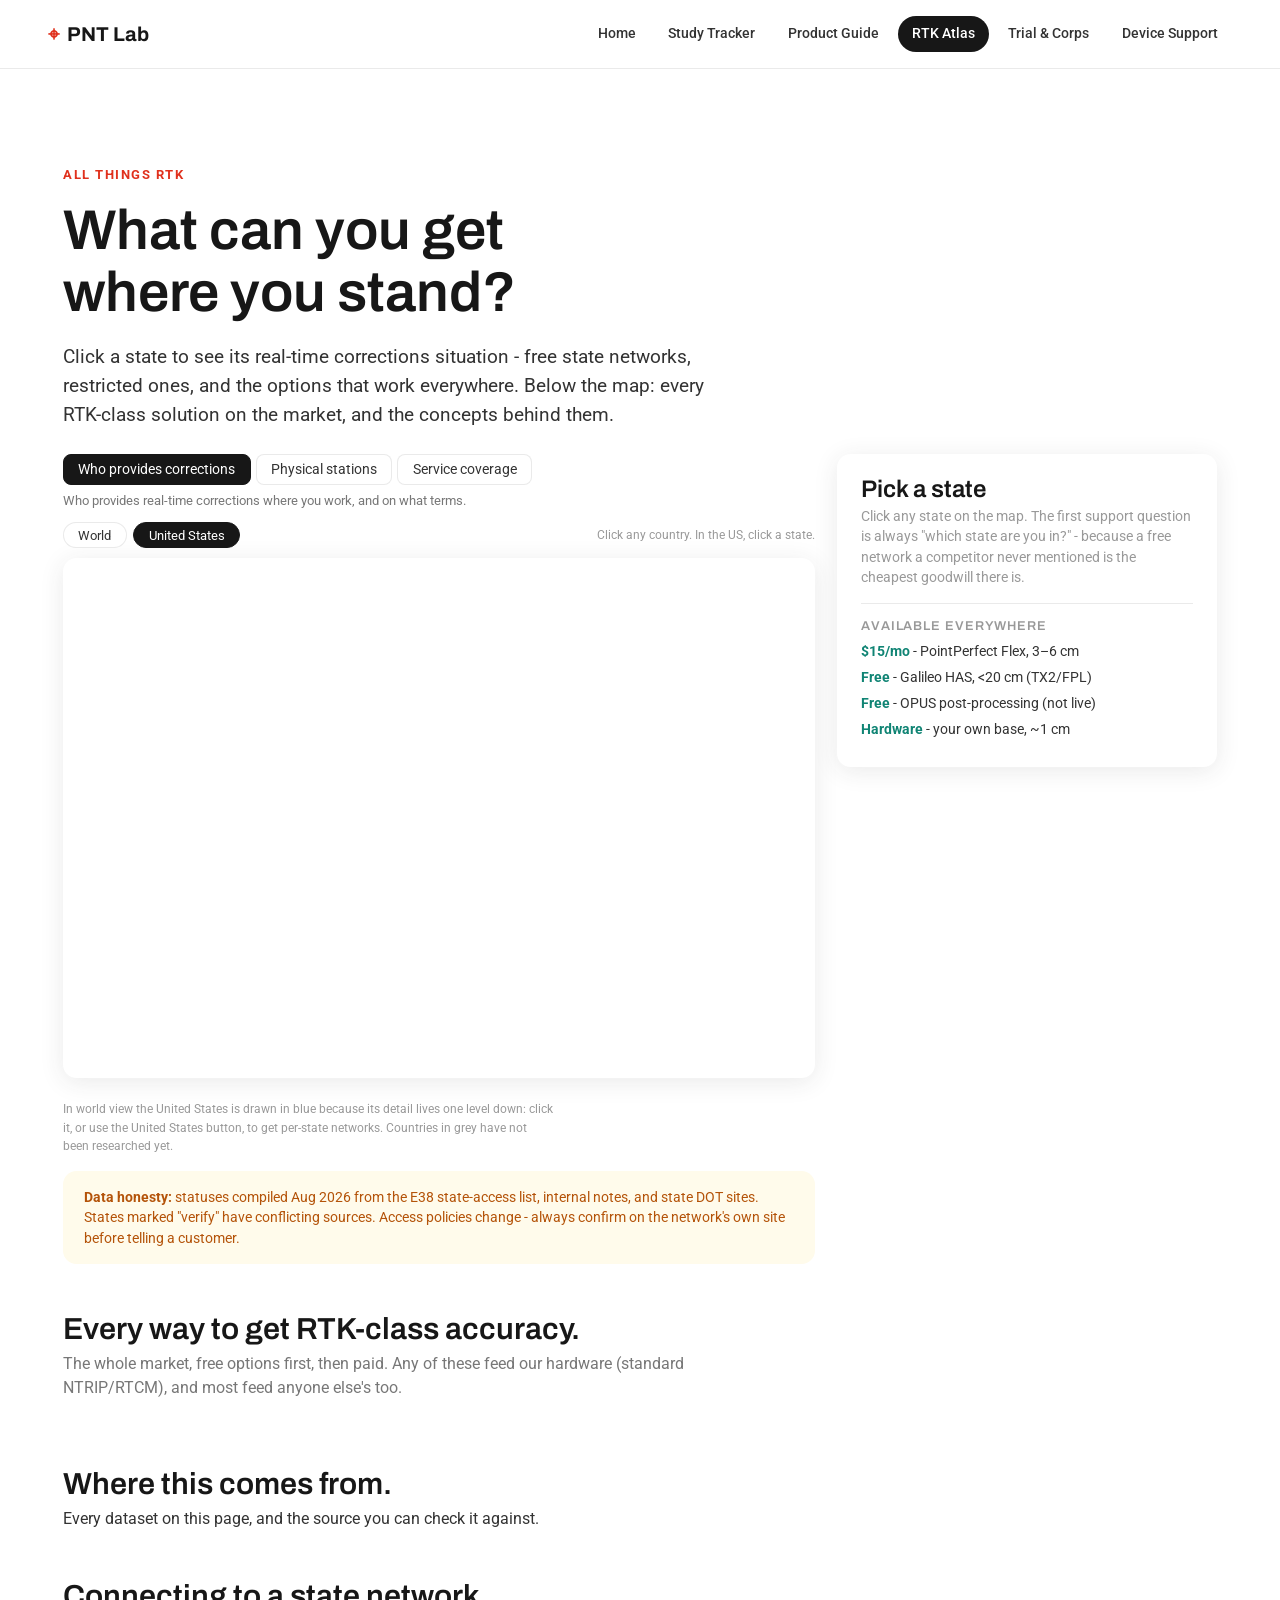
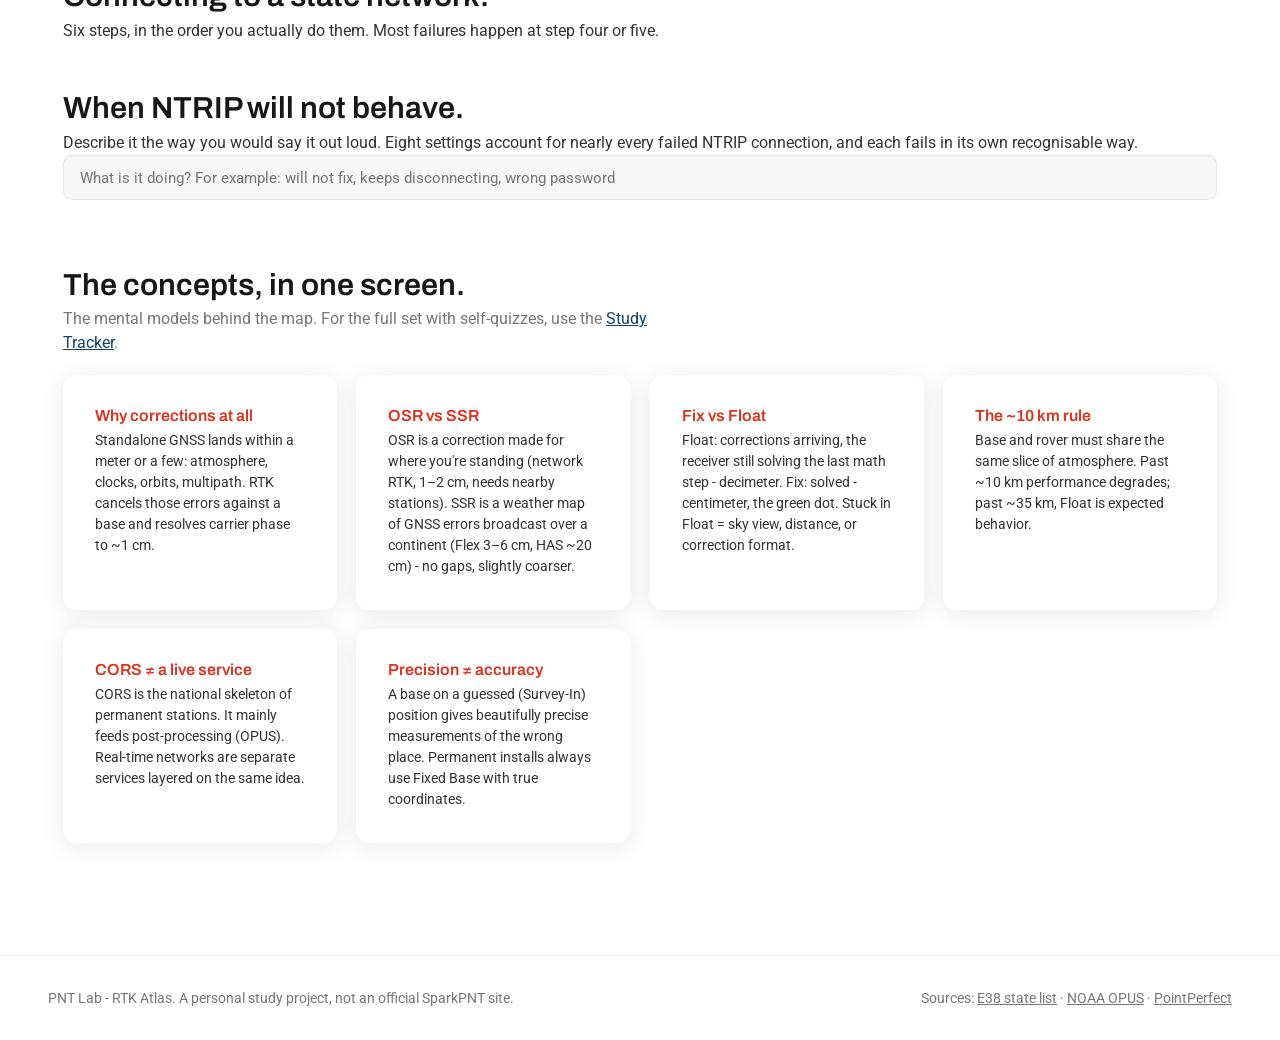
==== atlas/index.html @ 83675d95 "PNT Lab public site with the device support tool" ====
<!DOCTYPE html>
<html lang="en">
<head>
<meta charset="utf-8">
<meta name="viewport" content="width=device-width, initial-scale=1">
<title>RTK Atlas - PNT Lab</title>
<link rel="stylesheet" href="../assets/style.css?v=1786981062">
<link rel="stylesheet" href="../assets/vendor/leaflet.css?v=1788198246">
<style>
  main { max-width: 1250px; margin: 0 auto; padding: 0 var(--page-pad) 3rem; }

  .atlas-layout { display: grid; grid-template-columns: 1fr 380px; gap: 1.4rem; align-items: start; }
  @media (max-width: 900px) { .atlas-layout { grid-template-columns: 1fr; } }

  #map { height: 520px; border-radius: var(--card-radius); box-shadow: var(--shadow); z-index: 1; }
  .leaflet-container { font-family: var(--font-body); background: #f4f6f8; }

  .legend { display: flex; gap: 1.1rem; flex-wrap: wrap; margin: .9rem 0 0; font-size: .82rem; }
  .legend .key { display: flex; align-items: center; gap: .4rem; }
  .legend .swatch { width: 14px; height: 14px; border-radius: 4px; display: inline-block; }

  /* State panel */
  .state-panel { position: sticky; top: 5rem; }
  .state-panel .card { padding: 1.4rem 1.5rem; }
  .state-panel h2 { font-size: 1.5rem; margin-bottom: .2rem; }
  .status-pill { display: inline-block; font-size: .72rem; font-weight: 700; letter-spacing: .06em; text-transform: uppercase; padding: .3rem .8rem; border-radius: 999px; color: #fff; margin: .4rem 0 .8rem; }
  .state-panel .net { font-size: .95rem; margin-bottom: .6rem; }
  .state-panel .net strong { color: var(--heading); }
  .state-panel .notes { font-size: .87rem; background: var(--info-bg); border-radius: .6rem; padding: .7rem .9rem; margin-bottom: .8rem; }
  .state-panel .hint { font-size: .85rem; color: #999; }
  .universal-mini { border-top: 1px solid var(--border); margin-top: 1rem; padding-top: .9rem; }
  .universal-mini h3 { font-size: .8rem; text-transform: uppercase; letter-spacing: .07em; color: #999; margin-bottom: .5rem; }
  .universal-mini ul { list-style: none; font-size: .85rem; }
  .universal-mini li { margin-bottom: .35rem; }
  .universal-mini .cost { color: var(--teal); font-weight: 700; }

  /* Solutions catalog */
  section.block { margin: 3rem 0 0; }
  section.block > h2 { font-size: clamp(1.4rem, 2.5vw, 1.9rem); margin-bottom: .4rem; }
  section.block > .sub { color: #777; margin-bottom: 1.2rem; max-width: 70ch; }
  .sol-grid { display: grid; grid-template-columns: repeat(auto-fill, minmax(300px, 1fr)); gap: 1.2rem; }
  .sol-card h3 { font-size: 1.1rem; }
  .sol-card .meta { display: flex; gap: .5rem; flex-wrap: wrap; margin: .45rem 0 .55rem; }
  .sol-card .chip { font-size: .72rem; font-weight: 700; padding: .2rem .65rem; border-radius: 999px; background: rgba(51,51,51,.06); color: var(--heading); }
  .sol-card .chip.cost { background: var(--success-bg); color: var(--success-text); }
  .sol-card .chip.acc { background: var(--highlight); color: var(--heading); }
  .sol-card p { font-size: .88rem; }

  /* Concepts strip */
  .concept-strip { display: grid; grid-template-columns: repeat(auto-fill, minmax(260px, 1fr)); gap: 1.2rem; }
  .concept-strip .card h4 { color: var(--accent); margin-bottom: .35rem; }
  .concept-strip .card p { font-size: .88rem; }

  .disclaimer { background: var(--info-bg); border-radius: var(--card-radius); padding: 1rem 1.3rem; font-size: .85rem; color: var(--info-text); margin-top: 1rem; }

  /* ---------- State panel additions ---------- */
  .statelinks { display: flex; gap: .5rem; flex-wrap: wrap; margin: .7rem 0 .2rem; }
  .statelinks a { font-size: .82rem; text-decoration: none; border: 1px solid var(--border); border-radius: 999px;
    padding: .3rem .85rem; color: var(--price-blue); transition: all .2s; }
  .statelinks a:hover { border-color: var(--price-blue); background: #F4F8FB; }
  .statelinks a.primary { background: var(--heading); border-color: var(--heading); color: #fff; }
  .statelinks a.primary:hover { background: var(--accent); border-color: var(--accent); }
  .verified { font-size: .74rem; color: #999; margin-top: .8rem; padding-top: .6rem; border-top: 1px solid var(--border); }
  .universal-mini .jump { display: inline-block; margin-top: .6rem; font-size: .8rem; color: var(--price-blue); }

  /* ---------- Grouped options ---------- */
  .sol-group { margin-bottom: 2.2rem; }
  .group-title { font-size: 1.05rem; margin-bottom: .2rem; }
  .group-blurb { font-size: .88rem; color: #666; margin-bottom: 1rem; max-width: 68ch; }
  .sol-link { display: inline-block; margin-top: .7rem; font-size: .8rem; color: var(--price-blue); }

  /* ---------- Connect steps ---------- */
  .steps { list-style: none; counter-reset: st; max-width: 74ch; }
  .steps li { position: relative; padding: .8rem 0 .8rem 2.4rem; border-top: 1px solid var(--border); counter-increment: st; }
  .steps li:first-child { border-top: none; }
  .steps li::before { content: counter(st); position: absolute; left: 0; top: .95rem; width: 1.6rem; height: 1.6rem;
    border-radius: 50%; background: var(--heading); color: #fff; font-size: .78rem; font-weight: 700;
    display: flex; align-items: center; justify-content: center; }
  .steps li b { display: block; font-weight: 500; color: var(--heading); font-size: .97rem; margin-bottom: .2rem; }
  .steps li span { display: block; font-size: .89rem; color: #666; line-height: 1.55; }

  /* ---------- Troubleshooting ---------- */
  .trouble-row { display: grid; grid-template-columns: 1fr 1.15fr 1.5fr; gap: 1.2rem; padding: .95rem 0;
    border-top: 1px solid var(--border); align-items: start; }
  .trouble-row:first-child { border-top: none; }
  .t-sym { font-weight: 500; color: var(--heading); font-size: .93rem; }
  .t-looks, .t-fix { font-size: .87rem; color: #555; line-height: 1.5; }
  .t-looks span, .t-fix span { display: block; font-size: .68rem; text-transform: uppercase; letter-spacing: .07em;
    color: #aaa; font-weight: 700; margin-bottom: .2rem; }
  .t-looks { color: #8a6d3b; }
  @media (max-width: 780px) { .trouble-row { grid-template-columns: 1fr; gap: .5rem; } }

  .mapbar { display: flex; gap: .4rem; align-items: center; margin-bottom: .6rem; flex-wrap: wrap; }
  .viewbtn { border: 1px solid var(--border); background: #fff; border-radius: 999px; padding: .3rem .9rem;
    font-family: var(--font-body); font-size: .82rem; cursor: pointer; color: var(--text); }
  .viewbtn:hover { border-color: var(--heading); }
  .viewbtn.on { background: var(--heading); border-color: var(--heading); color: #fff; }
  .mapbar-hint { font-size: .76rem; color: #999; margin-left: auto; }

  .troubleq { width: 100%; font-family: var(--font-body); font-size: .95rem; padding: .8rem 1rem; margin-bottom: 1.2rem;
    border: 1px solid var(--border); border-radius: .6rem; background: rgba(23,23,23,.03); color: var(--text); }
  .troubleq:focus { outline: none; border-color: var(--heading); background: #fff; }
  .linkish { background: none; border: none; font-family: var(--font-body); font-size: inherit;
    color: var(--price-blue); cursor: pointer; padding: 0; text-decoration: underline; }

  .flow { border-radius: .8rem; padding: 1rem 1.1rem; margin: 1rem 0 .3rem; }
  .flow-go { background: var(--success-bg); }
  .flow-choose { background: #F5F7F9; }
  .flow h3 { font-size: .95rem; margin-bottom: .5rem; }
  .flow-why { font-size: .86rem; color: #555; margin-bottom: .7rem; }
  .flow ol { margin: 0 0 .3rem 1.1rem; }
  .flow li { font-size: .87rem; line-height: 1.5; margin-bottom: .4rem; }
  .flow .jump { display: inline-block; margin-top: .4rem; font-size: .8rem; color: var(--price-blue); }
  .optable { width: 100%; border-collapse: collapse; font-size: .82rem; margin-bottom: .3rem; }
  .optable th { text-align: left; font-size: .68rem; text-transform: uppercase; letter-spacing: .05em;
    color: #999; font-weight: 700; padding: .3rem .4rem; border-bottom: 1px solid var(--border); }
  .optable td { padding: .35rem .4rem; border-bottom: 1px solid var(--border); vertical-align: top; }
  .optable tr:last-child td { border-bottom: none; }
  .maplegend-note { font-size: .76rem; color: #999; margin-top: .5rem; max-width: 70ch; }
  .corstoggle { font-size: .8rem; color: var(--text); display: inline-flex; align-items: center; gap: .35rem; cursor: pointer; }
  .corstoggle input { accent-color: var(--price-blue); }
  .cors-dot { fill: #0F4269; fill-opacity: .75; stroke: #fff; stroke-width: .5; }
  .cors-count { font-size: .82rem; color: #555; background: #F4F8FB; border-radius: .5rem; padding: .5rem .7rem; margin-top: .7rem; }
  .cors-count b { color: var(--price-blue); }
  .base-dot { fill: #108474; fill-opacity: .8; stroke: #fff; stroke-width: .6; }
  .modebar { display: flex; gap: .3rem; margin-bottom: .4rem; flex-wrap: wrap; }
  .modebtn { border: 1px solid var(--border); background: #fff; border-radius: .5rem; padding: .4rem .9rem;
    font-family: var(--font-body); font-size: .85rem; cursor: pointer; color: var(--text); }
  .modebtn:hover { border-color: var(--heading); }
  .modebtn.on { background: var(--heading); border-color: var(--heading); color: #fff; }
  .modehint { font-size: .82rem; color: #777; margin-bottom: .7rem; }
  .servicepick { font-family: var(--font-body); font-size: .8rem; padding: .25rem .5rem;
    border: 1px solid var(--border); border-radius: .4rem; background: #fff; }
  .servicenote { font-size: .78rem; color: #888; margin-top: .5rem; max-width: 74ch; }
  .stationsblurb { font-size: .82rem; color: #666; line-height: 1.6; margin-top: .6rem; max-width: 82ch;
    background: #F7F9FA; border-radius: .6rem; padding: .8rem 1rem; }
  .stationsblurb b { color: var(--heading); }
  .source-row { display: grid; grid-template-columns: 210px 1fr; gap: 1.2rem; padding: .9rem 0;
    border-top: 1px solid var(--border); }
  .source-row:first-child { border-top: none; }
  .s-what { font-weight: 500; color: var(--heading); font-size: .92rem; }
  .s-detail { font-size: .87rem; color: #555; line-height: 1.55; }
  .s-links { display: flex; flex-wrap: wrap; gap: .5rem; margin-top: .5rem; }
  .s-links a { font-size: .78rem; border: 1px solid var(--border); border-radius: 999px;
    padding: .2rem .7rem; text-decoration: none; color: var(--price-blue); }
  .s-links a:hover { border-color: var(--price-blue); background: #F4F8FB; }
  @media (max-width: 700px) { .source-row { grid-template-columns: 1fr; gap: .3rem; } }
  /* Chrome rings a clicked SVG path with a rounded rectangle around its bounding box,
     which reads as a black box around the state. Keyboard users still get the ring. */
  .leaflet-container path:focus:not(:focus-visible),
  .leaflet-container:focus:not(:focus-visible) { outline: none; }
  .leaflet-container path:focus { outline-offset: 2px; }
  .leaflet-tooltip .tt-warn { color: #B45309; font-weight: 600; font-size: .92em; }
  .leaflet-tooltip .tt-ok { color: #108474; font-weight: 600; font-size: .92em; }
  .leaflet-tooltip .tt-note { color: #666; font-size: .9em; display: inline-block; max-width: 24em;
    white-space: normal; line-height: 1.4; margin-top: .25rem; }
  .casterbox { border: 1px solid var(--border); border-radius: .7rem; padding: .8rem 1rem; margin: .9rem 0 .3rem; }
  .caster-h { font-size: .78rem; font-weight: 700; letter-spacing: .06em; text-transform: uppercase; color: #666; margin-bottom: .5rem; }
  .castertab { width: 100%; border-collapse: collapse; font-size: .85rem; }
  .castertab td { padding: .25rem 0; vertical-align: top; }
  .castertab td:first-child { color: #666; width: 42%; }
  .castertab code { background: rgba(23,23,23,.05); border-radius: .3rem; padding: .1rem .4rem; font-size: .95em; }
  .caster-p { font-size: .85rem; color: #555; line-height: 1.55; margin: 0 0 .5rem; }
  .verified.unchecked { color: #B45309; background: #FDF6EC; border-radius: .5rem;
    padding: .5rem .7rem; line-height: 1.5; }
</style>
<!-- PNT Lab public build 2026-10-22. Client tracker and outreach research are not part of this site. -->
</head>
<body>

<header class="site-header">
  <a class="brand" href="../index.html"><span class="spark">⌖</span> PNT Lab</a>
  <nav class="site-nav">
    <a href="../index.html">Home</a>
    <a href="../study/index.html">Study Tracker</a>
    <a href="../products/index.html">Product Guide</a>
    <a href="index.html" class="active">RTK Atlas</a>
    <a href="../program/index.html">Trial &amp; Corps</a>
    <a href="../support/index.html">Device Support</a>
  </nav>
</header>

<main>
  <section class="hero" style="padding-left:0;padding-right:0;padding-bottom:1.5rem;">
    <div class="kicker">All things RTK</div>
    <h1>What can you get where you stand?</h1>
    <p>Click a state to see its real-time corrections situation - free state networks, restricted ones, and the options that work everywhere. Below the map: every RTK-class solution on the market, and the concepts behind them.</p>
  </section>

  <div class="atlas-layout">
    <div>
      <div class="modebar">
        <button class="modebtn on" data-mode="networks">Who provides corrections</button>
        <button class="modebtn" data-mode="stations">Physical stations</button>
        <button class="modebtn" data-mode="coverage">Service coverage</button>
      </div>
      <p class="modehint" id="modehint">Who provides real-time corrections where you work, and on what terms.</p>
      <div class="mapbar">
        <button class="viewbtn" data-view="world">World</button>
        <button class="viewbtn on" data-view="usa">United States</button>
        <button class="viewbtn" id="backbtn" style="display:none">Back out</button>
        <span id="stationctl" style="display:none">
          <label class="corstoggle"><input type="checkbox" id="showrtn" checked> State network stations</label>
          <label class="corstoggle"><input type="checkbox" id="showbases" checked> Community bases</label>
        </span>
        <span id="servicectl" style="display:none">
          <select id="servicepick" class="servicepick"></select>
        </span>
        <span class="mapbar-hint" id="maphint">Click any country. In the US, click a state.</span>
      </div>
      <div id="map"></div>
      <div class="legend" id="legend"></div>
      <p class="servicenote" id="servicenote"></p>
      <p class="stationsblurb" id="stationsblurb" style="display:none">
        <b>Community bases</b> are somebody's own base station, a farmer's or a surveyor's or a hobbyist's, shared
        publicly through the RTK2go caster. You can point a rover at one and get a live fix, which is why they are
        here. Free, no guarantee: nobody is on the hook if one disappears tomorrow, and coverage is wherever people
        happen to have put one.
        <br><br>
        <b>State network stations</b> are the antennas operated by the agency that runs each state's network, for
        the states where we could identify that agency. NGS publishes their positions as part of the CORS metadata,
        so these are the network's real physical footprint rather than an estimate. Two honest caveats: a station
        being registered with NGS does not prove it is in the network's live solution on any given day, and with a
        VRS mountpoint you never connect to one specific station anyway, the correction is computed for where you
        are standing. What this layer is genuinely good for is seeing how dense the coverage is around the place
        your customer actually works, and how far the nearest antenna is.
        <br><br>
        We tried to read station positions from the casters themselves first. Of 16 probed, 5 answered without
        credentials and every one reported 0,0, which is correct behaviour for a VRS mountpoint rather than a fault.
        That is why this comes from the NGS metadata instead.
        <br><br>
        <b>CORS stations used to be on this map and have been taken off.</b> They are permanent government reference
        stations that feed OPUS post-processing, and you cannot connect to one for a live fix, so on a map about
        real-time corrections they implied something they do not offer. They belong with post-processing.
      </p>
      <p class="maplegend-note">In world view the United States is drawn in blue because its detail lives one level down: click it, or use the United States button, to get per-state networks. Countries in grey have not been researched yet.</p>
      <div class="disclaimer"><strong>Data honesty:</strong> statuses compiled Aug 2026 from the E38 state-access list, internal notes, and state DOT sites. States marked "verify" have conflicting sources. Access policies change - always confirm on the network's own site before telling a customer.</div>
    </div>

    <aside class="state-panel">
      <div class="card" id="panel">
        <h2>Pick a state</h2>
        <p class="hint">Click any state on the map. The first support question is always "which state are you in?" - because a free network a competitor never mentioned is the cheapest goodwill there is.</p>
        <div class="universal-mini">
          <h3>Available everywhere</h3>
          <ul>
            <li><span class="cost">$15/mo</span> - PointPerfect Flex, 3–6 cm</li>
            <li><span class="cost">Free</span> - Galileo HAS, &lt;20 cm (TX2/FPL)</li>
            <li><span class="cost">Free</span> - OPUS post-processing (not live)</li>
            <li><span class="cost">Hardware</span> - your own base, ~1 cm</li>
          </ul>
        </div>
      </div>
    </aside>
  </div>

  <section class="block">
    <h2>Every way to get RTK-class accuracy.</h2>
    <div class="sub">The whole market, free options first, then paid. Any of these feed our hardware (standard NTRIP/RTCM), and most feed anyone else's too.</div>
    <div id="solutions-block"><div class="sol-grid" id="solutions"></div></div>
  </section>


  <section class="block">
    <h2>Where this comes from.</h2>
    <p class="lead">Every dataset on this page, and the source you can check it against.</p>
    <div id="sources"></div>
  </section>

  <section class="block" id="connect">
    <h2>Connecting to a state network.</h2>
    <p class="lead">Six steps, in the order you actually do them. Most failures happen at step four or five.</p>
    <ol class="steps" id="connect-steps"></ol>
  </section>

  <section class="block">
    <h2>When NTRIP will not behave.</h2>
    <p class="lead">Describe it the way you would say it out loud. Eight settings account for nearly every
    failed NTRIP connection, and each fails in its own recognisable way.</p>
    <input type="search" id="trouble-q" class="troubleq" autocomplete="off"
           placeholder="What is it doing? For example: will not fix, keeps disconnecting, wrong password">
    <div id="trouble"></div>
  </section>

  <section class="block">
    <h2>The concepts, in one screen.</h2>
    <div class="sub">The mental models behind the map. For the full set with self-quizzes, use the <a href="../study/index.html">Study Tracker</a>.</div>
    <div class="concept-strip">
      <div class="card"><h4>Why corrections at all</h4><p>Standalone GNSS lands within a meter or a few: atmosphere, clocks, orbits, multipath. RTK cancels those errors against a base and resolves carrier phase to ~1 cm.</p></div>
      <div class="card"><h4>OSR vs SSR</h4><p>OSR is a correction made for where you're standing (network RTK, 1–2 cm, needs nearby stations). SSR is a weather map of GNSS errors broadcast over a continent (Flex 3–6 cm, HAS ~20 cm) - no gaps, slightly coarser.</p></div>
      <div class="card"><h4>Fix vs Float</h4><p>Float: corrections arriving, the receiver still solving the last math step - decimeter. Fix: solved - centimeter, the green dot. Stuck in Float = sky view, distance, or correction format.</p></div>
      <div class="card"><h4>The ~10 km rule</h4><p>Base and rover must share the same slice of atmosphere. Past ~10 km performance degrades; past ~35 km, Float is expected behavior.</p></div>
      <div class="card"><h4>CORS ≠ a live service</h4><p>CORS is the national skeleton of permanent stations. It mainly feeds post-processing (OPUS). Real-time networks are separate services layered on the same idea.</p></div>
      <div class="card"><h4>Precision ≠ accuracy</h4><p>A base on a guessed (Survey-In) position gives beautifully precise measurements of the wrong place. Permanent installs always use Fixed Base with true coordinates.</p></div>
    </div>
  </section>
</main>

<footer class="site-footer">
  <span>PNT Lab - RTK Atlas. A personal study project, not an official SparkPNT site.</span>
  <span>Sources: <a href="https://e38surveysolutions.com/pages/ntrip-rtk-network-access-by-state" target="_blank" rel="noopener">E38 state list</a> · <a href="https://geodesy.noaa.gov/OPUS/" target="_blank" rel="noopener">NOAA OPUS</a> · <a href="https://www.u-blox.com/en/product/pointperfect" target="_blank" rel="noopener">PointPerfect</a></span>
</footer>

<script src="../assets/vendor/leaflet.js?v=1788198246"></script>
<script src="../assets/world.js?v=1788210532"></script>
<script src="us-states.js?v=1786651203"></script>
<script src="cors.js?v=1788211672"></script>
<script src="bases.js?v=1788213283"></script>
<script src="admin1/index.js?v=1788213173"></script>
<script src="data.js?v=1788453404"></script>
<script src="app.js?v=1788452975"></script>
</body>
</html>
---- assets/style.css ----
/* SparkPNT-derived design system - see ../design-system.md */
@import url('https://fonts.googleapis.com/css2?family=Archivo:wght@500;600;700&family=Roboto:wght@400;500;700&display=swap');

:root {
  --accent: #E0311D;
  --accent-dark: #b52717;
  --text: #333333;
  --heading: #171717;
  --bg: #ffffff;
  --highlight: #FFDDBF;
  --price-blue: #0F4269;
  --teal: #108474;
  --success-text: #4D7C0F;
  --success-bg: #F7FEE7;
  --error-text: #BE123C;
  --error-bg: #FFF1F2;
  --info-text: #B45309;
  --info-bg: #FFFBEB;
  --border: rgba(51,51,51,.1);
  --card-radius: clamp(0.625rem, 1.053vw, 1.25rem);
  --shadow: 0 4px 24px rgba(51,51,51,.10);
  --anim: .5s cubic-bezier(.3, 1, .3, 1);
  --font-heading: 'Archivo', sans-serif;
  --font-body: 'Roboto', sans-serif;
  --page-pad: clamp(1.25rem, 4vw, 3rem);
}

* { margin: 0; padding: 0; box-sizing: border-box; }

body {
  font-family: var(--font-body);
  color: var(--text);
  background: var(--bg);
  line-height: 1.5;
}

h1, h2, h3, h4 { font-family: var(--font-heading); font-weight: 600; color: var(--heading); line-height: 1.1; }

a { color: var(--price-blue); }

.container { max-width: 1200px; margin: 0 auto; padding: 0 var(--page-pad); }

/* Header */
.site-header {
  display: flex; align-items: center; justify-content: space-between;
  padding: 1rem var(--page-pad);
  border-bottom: 1px solid var(--border);
  position: sticky; top: 0; background: rgba(255,255,255,.95); backdrop-filter: blur(8px); z-index: 50;
}
.brand { font-family: var(--font-heading); font-weight: 700; font-size: 1.25rem; color: var(--heading); text-decoration: none; display: flex; align-items: center; gap: .5rem; }
.brand .spark { color: var(--accent); }
.site-nav { display: flex; gap: .25rem; flex-wrap: wrap; }
.site-nav a {
  font-weight: 500; font-size: .9rem; text-decoration: none; color: var(--text);
  padding: .45rem .9rem; border-radius: 999px; transition: background var(--anim);
}
.site-nav a:hover { background: var(--highlight); color: var(--heading); }
.site-nav a.active { background: var(--heading); color: #fff; }

/* Hero */
.hero { padding: clamp(3rem, 8vw, 6rem) var(--page-pad); }
.hero .kicker { font-size: .8rem; letter-spacing: .12em; text-transform: uppercase; font-weight: 700; color: var(--accent); margin-bottom: 1rem; }
.hero h1 { font-size: clamp(2rem, 5vw, 3.5rem); max-width: 18ch; margin-bottom: 1.25rem; }
.hero p { font-size: clamp(1rem, 1.5vw, 1.2rem); max-width: 60ch; }

/* Buttons */
.btn {
  display: inline-block; font-family: var(--font-body); font-weight: 500; font-size: 1rem;
  padding: .8rem 1.75rem; border-radius: 999px; cursor: pointer; text-decoration: none;
  border: 2px solid transparent; transition: all .3s cubic-bezier(.7,0,.3,1);
}
.btn-primary { background: var(--accent); color: #fff; }
.btn-primary:hover { background: var(--accent-dark); }
.btn-outline { background: transparent; color: var(--heading); border-color: var(--heading); }
.btn-outline:hover { background: var(--heading); color: #fff; }
.btn-sm { padding: .45rem 1.1rem; font-size: .85rem; }

/* Cards */
.card {
  background: #fff; border-radius: var(--card-radius); box-shadow: var(--shadow);
  padding: clamp(1.25rem, 2.5vw, 2rem); transition: transform var(--anim), box-shadow var(--anim);
}
.card:hover { transform: translateY(-3px); box-shadow: 0 10px 32px rgba(51,51,51,.14); }

.tag { display: inline-block; font-size: .7rem; font-weight: 700; letter-spacing: .08em; text-transform: uppercase; padding: .25rem .7rem; border-radius: 999px; }
.tag-live { background: var(--success-bg); color: var(--success-text); }
.tag-soon { background: var(--info-bg); color: var(--info-text); }
.tag-accent { background: var(--highlight); color: var(--heading); }

/* Footer */
.site-footer { border-top: 1px solid var(--border); padding: 2rem var(--page-pad); margin-top: 4rem; font-size: .85rem; color: #777; display: flex; justify-content: space-between; flex-wrap: wrap; gap: 1rem; }
.site-footer a { color: #777; }

@media (max-width: 640px) {
  .site-header { flex-direction: column; gap: .75rem; }
}
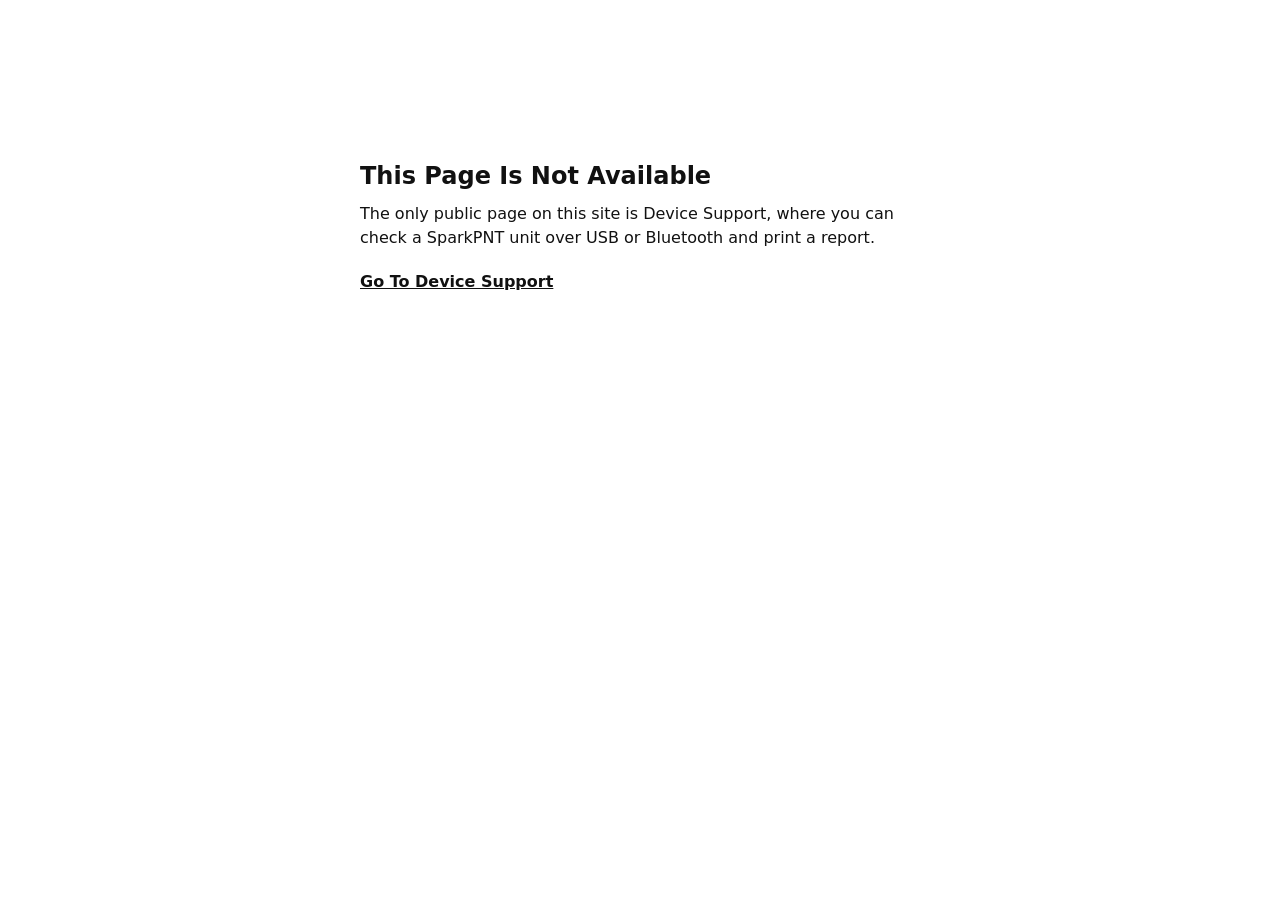
==== commit a3e098f6: "Publish only the device support page" ====
--- a/atlas/index.html
+++ b/atlas/index.html
@@ -1,313 +1,23 @@
-<!DOCTYPE html>
+<!doctype html>
 <html lang="en">
 <head>
 <meta charset="utf-8">
 <meta name="viewport" content="width=device-width, initial-scale=1">
-<title>RTK Atlas - PNT Lab</title>
-<link rel="stylesheet" href="../assets/style.css?v=1786981062">
-<link rel="stylesheet" href="../assets/vendor/leaflet.css?v=1788198246">
+<meta name="robots" content="noindex">
+<title>SparkPNT Device Support</title>
 <style>
-  main { max-width: 1250px; margin: 0 auto; padding: 0 var(--page-pad) 3rem; }
-
-  .atlas-layout { display: grid; grid-template-columns: 1fr 380px; gap: 1.4rem; align-items: start; }
-  @media (max-width: 900px) { .atlas-layout { grid-template-columns: 1fr; } }
-
-  #map { height: 520px; border-radius: var(--card-radius); box-shadow: var(--shadow); z-index: 1; }
-  .leaflet-container { font-family: var(--font-body); background: #f4f6f8; }
-
-  .legend { display: flex; gap: 1.1rem; flex-wrap: wrap; margin: .9rem 0 0; font-size: .82rem; }
-  .legend .key { display: flex; align-items: center; gap: .4rem; }
-  .legend .swatch { width: 14px; height: 14px; border-radius: 4px; display: inline-block; }
-
-  /* State panel */
-  .state-panel { position: sticky; top: 5rem; }
-  .state-panel .card { padding: 1.4rem 1.5rem; }
-  .state-panel h2 { font-size: 1.5rem; margin-bottom: .2rem; }
-  .status-pill { display: inline-block; font-size: .72rem; font-weight: 700; letter-spacing: .06em; text-transform: uppercase; padding: .3rem .8rem; border-radius: 999px; color: #fff; margin: .4rem 0 .8rem; }
-  .state-panel .net { font-size: .95rem; margin-bottom: .6rem; }
-  .state-panel .net strong { color: var(--heading); }
-  .state-panel .notes { font-size: .87rem; background: var(--info-bg); border-radius: .6rem; padding: .7rem .9rem; margin-bottom: .8rem; }
-  .state-panel .hint { font-size: .85rem; color: #999; }
-  .universal-mini { border-top: 1px solid var(--border); margin-top: 1rem; padding-top: .9rem; }
-  .universal-mini h3 { font-size: .8rem; text-transform: uppercase; letter-spacing: .07em; color: #999; margin-bottom: .5rem; }
-  .universal-mini ul { list-style: none; font-size: .85rem; }
-  .universal-mini li { margin-bottom: .35rem; }
-  .universal-mini .cost { color: var(--teal); font-weight: 700; }
-
-  /* Solutions catalog */
-  section.block { margin: 3rem 0 0; }
-  section.block > h2 { font-size: clamp(1.4rem, 2.5vw, 1.9rem); margin-bottom: .4rem; }
-  section.block > .sub { color: #777; margin-bottom: 1.2rem; max-width: 70ch; }
-  .sol-grid { display: grid; grid-template-columns: repeat(auto-fill, minmax(300px, 1fr)); gap: 1.2rem; }
-  .sol-card h3 { font-size: 1.1rem; }
-  .sol-card .meta { display: flex; gap: .5rem; flex-wrap: wrap; margin: .45rem 0 .55rem; }
-  .sol-card .chip { font-size: .72rem; font-weight: 700; padding: .2rem .65rem; border-radius: 999px; background: rgba(51,51,51,.06); color: var(--heading); }
-  .sol-card .chip.cost { background: var(--success-bg); color: var(--success-text); }
-  .sol-card .chip.acc { background: var(--highlight); color: var(--heading); }
-  .sol-card p { font-size: .88rem; }
-
-  /* Concepts strip */
-  .concept-strip { display: grid; grid-template-columns: repeat(auto-fill, minmax(260px, 1fr)); gap: 1.2rem; }
-  .concept-strip .card h4 { color: var(--accent); margin-bottom: .35rem; }
-  .concept-strip .card p { font-size: .88rem; }
-
-  .disclaimer { background: var(--info-bg); border-radius: var(--card-radius); padding: 1rem 1.3rem; font-size: .85rem; color: var(--info-text); margin-top: 1rem; }
-
-  /* ---------- State panel additions ---------- */
-  .statelinks { display: flex; gap: .5rem; flex-wrap: wrap; margin: .7rem 0 .2rem; }
-  .statelinks a { font-size: .82rem; text-decoration: none; border: 1px solid var(--border); border-radius: 999px;
-    padding: .3rem .85rem; color: var(--price-blue); transition: all .2s; }
-  .statelinks a:hover { border-color: var(--price-blue); background: #F4F8FB; }
-  .statelinks a.primary { background: var(--heading); border-color: var(--heading); color: #fff; }
-  .statelinks a.primary:hover { background: var(--accent); border-color: var(--accent); }
-  .verified { font-size: .74rem; color: #999; margin-top: .8rem; padding-top: .6rem; border-top: 1px solid var(--border); }
-  .universal-mini .jump { display: inline-block; margin-top: .6rem; font-size: .8rem; color: var(--price-blue); }
-
-  /* ---------- Grouped options ---------- */
-  .sol-group { margin-bottom: 2.2rem; }
-  .group-title { font-size: 1.05rem; margin-bottom: .2rem; }
-  .group-blurb { font-size: .88rem; color: #666; margin-bottom: 1rem; max-width: 68ch; }
-  .sol-link { display: inline-block; margin-top: .7rem; font-size: .8rem; color: var(--price-blue); }
-
-  /* ---------- Connect steps ---------- */
-  .steps { list-style: none; counter-reset: st; max-width: 74ch; }
-  .steps li { position: relative; padding: .8rem 0 .8rem 2.4rem; border-top: 1px solid var(--border); counter-increment: st; }
-  .steps li:first-child { border-top: none; }
-  .steps li::before { content: counter(st); position: absolute; left: 0; top: .95rem; width: 1.6rem; height: 1.6rem;
-    border-radius: 50%; background: var(--heading); color: #fff; font-size: .78rem; font-weight: 700;
-    display: flex; align-items: center; justify-content: center; }
-  .steps li b { display: block; font-weight: 500; color: var(--heading); font-size: .97rem; margin-bottom: .2rem; }
-  .steps li span { display: block; font-size: .89rem; color: #666; line-height: 1.55; }
-
-  /* ---------- Troubleshooting ---------- */
-  .trouble-row { display: grid; grid-template-columns: 1fr 1.15fr 1.5fr; gap: 1.2rem; padding: .95rem 0;
-    border-top: 1px solid var(--border); align-items: start; }
-  .trouble-row:first-child { border-top: none; }
-  .t-sym { font-weight: 500; color: var(--heading); font-size: .93rem; }
-  .t-looks, .t-fix { font-size: .87rem; color: #555; line-height: 1.5; }
-  .t-looks span, .t-fix span { display: block; font-size: .68rem; text-transform: uppercase; letter-spacing: .07em;
-    color: #aaa; font-weight: 700; margin-bottom: .2rem; }
-  .t-looks { color: #8a6d3b; }
-  @media (max-width: 780px) { .trouble-row { grid-template-columns: 1fr; gap: .5rem; } }
-
-  .mapbar { display: flex; gap: .4rem; align-items: center; margin-bottom: .6rem; flex-wrap: wrap; }
-  .viewbtn { border: 1px solid var(--border); background: #fff; border-radius: 999px; padding: .3rem .9rem;
-    font-family: var(--font-body); font-size: .82rem; cursor: pointer; color: var(--text); }
-  .viewbtn:hover { border-color: var(--heading); }
-  .viewbtn.on { background: var(--heading); border-color: var(--heading); color: #fff; }
-  .mapbar-hint { font-size: .76rem; color: #999; margin-left: auto; }
-
-  .troubleq { width: 100%; font-family: var(--font-body); font-size: .95rem; padding: .8rem 1rem; margin-bottom: 1.2rem;
-    border: 1px solid var(--border); border-radius: .6rem; background: rgba(23,23,23,.03); color: var(--text); }
-  .troubleq:focus { outline: none; border-color: var(--heading); background: #fff; }
-  .linkish { background: none; border: none; font-family: var(--font-body); font-size: inherit;
-    color: var(--price-blue); cursor: pointer; padding: 0; text-decoration: underline; }
-
-  .flow { border-radius: .8rem; padding: 1rem 1.1rem; margin: 1rem 0 .3rem; }
-  .flow-go { background: var(--success-bg); }
-  .flow-choose { background: #F5F7F9; }
-  .flow h3 { font-size: .95rem; margin-bottom: .5rem; }
-  .flow-why { font-size: .86rem; color: #555; margin-bottom: .7rem; }
-  .flow ol { margin: 0 0 .3rem 1.1rem; }
-  .flow li { font-size: .87rem; line-height: 1.5; margin-bottom: .4rem; }
-  .flow .jump { display: inline-block; margin-top: .4rem; font-size: .8rem; color: var(--price-blue); }
-  .optable { width: 100%; border-collapse: collapse; font-size: .82rem; margin-bottom: .3rem; }
-  .optable th { text-align: left; font-size: .68rem; text-transform: uppercase; letter-spacing: .05em;
-    color: #999; font-weight: 700; padding: .3rem .4rem; border-bottom: 1px solid var(--border); }
-  .optable td { padding: .35rem .4rem; border-bottom: 1px solid var(--border); vertical-align: top; }
-  .optable tr:last-child td { border-bottom: none; }
-  .maplegend-note { font-size: .76rem; color: #999; margin-top: .5rem; max-width: 70ch; }
-  .corstoggle { font-size: .8rem; color: var(--text); display: inline-flex; align-items: center; gap: .35rem; cursor: pointer; }
-  .corstoggle input { accent-color: var(--price-blue); }
-  .cors-dot { fill: #0F4269; fill-opacity: .75; stroke: #fff; stroke-width: .5; }
-  .cors-count { font-size: .82rem; color: #555; background: #F4F8FB; border-radius: .5rem; padding: .5rem .7rem; margin-top: .7rem; }
-  .cors-count b { color: var(--price-blue); }
-  .base-dot { fill: #108474; fill-opacity: .8; stroke: #fff; stroke-width: .6; }
-  .modebar { display: flex; gap: .3rem; margin-bottom: .4rem; flex-wrap: wrap; }
-  .modebtn { border: 1px solid var(--border); background: #fff; border-radius: .5rem; padding: .4rem .9rem;
-    font-family: var(--font-body); font-size: .85rem; cursor: pointer; color: var(--text); }
-  .modebtn:hover { border-color: var(--heading); }
-  .modebtn.on { background: var(--heading); border-color: var(--heading); color: #fff; }
-  .modehint { font-size: .82rem; color: #777; margin-bottom: .7rem; }
-  .servicepick { font-family: var(--font-body); font-size: .8rem; padding: .25rem .5rem;
-    border: 1px solid var(--border); border-radius: .4rem; background: #fff; }
-  .servicenote { font-size: .78rem; color: #888; margin-top: .5rem; max-width: 74ch; }
-  .stationsblurb { font-size: .82rem; color: #666; line-height: 1.6; margin-top: .6rem; max-width: 82ch;
-    background: #F7F9FA; border-radius: .6rem; padding: .8rem 1rem; }
-  .stationsblurb b { color: var(--heading); }
-  .source-row { display: grid; grid-template-columns: 210px 1fr; gap: 1.2rem; padding: .9rem 0;
-    border-top: 1px solid var(--border); }
-  .source-row:first-child { border-top: none; }
-  .s-what { font-weight: 500; color: var(--heading); font-size: .92rem; }
-  .s-detail { font-size: .87rem; color: #555; line-height: 1.55; }
-  .s-links { display: flex; flex-wrap: wrap; gap: .5rem; margin-top: .5rem; }
-  .s-links a { font-size: .78rem; border: 1px solid var(--border); border-radius: 999px;
-    padding: .2rem .7rem; text-decoration: none; color: var(--price-blue); }
-  .s-links a:hover { border-color: var(--price-blue); background: #F4F8FB; }
-  @media (max-width: 700px) { .source-row { grid-template-columns: 1fr; gap: .3rem; } }
-  /* Chrome rings a clicked SVG path with a rounded rectangle around its bounding box,
-     which reads as a black box around the state. Keyboard users still get the ring. */
-  .leaflet-container path:focus:not(:focus-visible),
-  .leaflet-container:focus:not(:focus-visible) { outline: none; }
-  .leaflet-container path:focus { outline-offset: 2px; }
-  .leaflet-tooltip .tt-warn { color: #B45309; font-weight: 600; font-size: .92em; }
-  .leaflet-tooltip .tt-ok { color: #108474; font-weight: 600; font-size: .92em; }
-  .leaflet-tooltip .tt-note { color: #666; font-size: .9em; display: inline-block; max-width: 24em;
-    white-space: normal; line-height: 1.4; margin-top: .25rem; }
-  .casterbox { border: 1px solid var(--border); border-radius: .7rem; padding: .8rem 1rem; margin: .9rem 0 .3rem; }
-  .caster-h { font-size: .78rem; font-weight: 700; letter-spacing: .06em; text-transform: uppercase; color: #666; margin-bottom: .5rem; }
-  .castertab { width: 100%; border-collapse: collapse; font-size: .85rem; }
-  .castertab td { padding: .25rem 0; vertical-align: top; }
-  .castertab td:first-child { color: #666; width: 42%; }
-  .castertab code { background: rgba(23,23,23,.05); border-radius: .3rem; padding: .1rem .4rem; font-size: .95em; }
-  .caster-p { font-size: .85rem; color: #555; line-height: 1.55; margin: 0 0 .5rem; }
-  .verified.unchecked { color: #B45309; background: #FDF6EC; border-radius: .5rem;
-    padding: .5rem .7rem; line-height: 1.5; }
+  body { margin: 0; font-family: Inter, system-ui, -apple-system, "Segoe UI", sans-serif; background: #fff; color: #111; }
+  main { max-width: 560px; margin: 18vh auto 0; padding: 0 16px; }
+  h1 { font-size: 24px; margin: 0 0 12px; }
+  p { font-size: 16px; line-height: 1.5; margin: 0 0 20px; }
+  a { color: #111; font-weight: 600; }
 </style>
-<!-- PNT Lab public build 2026-10-22. Client tracker and outreach research are not part of this site. -->
 </head>
 <body>
-
-<header class="site-header">
-  <a class="brand" href="../index.html"><span class="spark">⌖</span> PNT Lab</a>
-  <nav class="site-nav">
-    <a href="../index.html">Home</a>
-    <a href="../study/index.html">Study Tracker</a>
-    <a href="../products/index.html">Product Guide</a>
-    <a href="index.html" class="active">RTK Atlas</a>
-    <a href="../program/index.html">Trial &amp; Corps</a>
-    <a href="../support/index.html">Device Support</a>
-  </nav>
-</header>
-
 <main>
-  <section class="hero" style="padding-left:0;padding-right:0;padding-bottom:1.5rem;">
-    <div class="kicker">All things RTK</div>
-    <h1>What can you get where you stand?</h1>
-    <p>Click a state to see its real-time corrections situation - free state networks, restricted ones, and the options that work everywhere. Below the map: every RTK-class solution on the market, and the concepts behind them.</p>
-  </section>
-
-  <div class="atlas-layout">
-    <div>
-      <div class="modebar">
-        <button class="modebtn on" data-mode="networks">Who provides corrections</button>
-        <button class="modebtn" data-mode="stations">Physical stations</button>
-        <button class="modebtn" data-mode="coverage">Service coverage</button>
-      </div>
-      <p class="modehint" id="modehint">Who provides real-time corrections where you work, and on what terms.</p>
-      <div class="mapbar">
-        <button class="viewbtn" data-view="world">World</button>
-        <button class="viewbtn on" data-view="usa">United States</button>
-        <button class="viewbtn" id="backbtn" style="display:none">Back out</button>
-        <span id="stationctl" style="display:none">
-          <label class="corstoggle"><input type="checkbox" id="showrtn" checked> State network stations</label>
-          <label class="corstoggle"><input type="checkbox" id="showbases" checked> Community bases</label>
-        </span>
-        <span id="servicectl" style="display:none">
-          <select id="servicepick" class="servicepick"></select>
-        </span>
-        <span class="mapbar-hint" id="maphint">Click any country. In the US, click a state.</span>
-      </div>
-      <div id="map"></div>
-      <div class="legend" id="legend"></div>
-      <p class="servicenote" id="servicenote"></p>
-      <p class="stationsblurb" id="stationsblurb" style="display:none">
-        <b>Community bases</b> are somebody's own base station, a farmer's or a surveyor's or a hobbyist's, shared
-        publicly through the RTK2go caster. You can point a rover at one and get a live fix, which is why they are
-        here. Free, no guarantee: nobody is on the hook if one disappears tomorrow, and coverage is wherever people
-        happen to have put one.
-        <br><br>
-        <b>State network stations</b> are the antennas operated by the agency that runs each state's network, for
-        the states where we could identify that agency. NGS publishes their positions as part of the CORS metadata,
-        so these are the network's real physical footprint rather than an estimate. Two honest caveats: a station
-        being registered with NGS does not prove it is in the network's live solution on any given day, and with a
-        VRS mountpoint you never connect to one specific station anyway, the correction is computed for where you
-        are standing. What this layer is genuinely good for is seeing how dense the coverage is around the place
-        your customer actually works, and how far the nearest antenna is.
-        <br><br>
-        We tried to read station positions from the casters themselves first. Of 16 probed, 5 answered without
-        credentials and every one reported 0,0, which is correct behaviour for a VRS mountpoint rather than a fault.
-        That is why this comes from the NGS metadata instead.
-        <br><br>
-        <b>CORS stations used to be on this map and have been taken off.</b> They are permanent government reference
-        stations that feed OPUS post-processing, and you cannot connect to one for a live fix, so on a map about
-        real-time corrections they implied something they do not offer. They belong with post-processing.
-      </p>
-      <p class="maplegend-note">In world view the United States is drawn in blue because its detail lives one level down: click it, or use the United States button, to get per-state networks. Countries in grey have not been researched yet.</p>
-      <div class="disclaimer"><strong>Data honesty:</strong> statuses compiled Aug 2026 from the E38 state-access list, internal notes, and state DOT sites. States marked "verify" have conflicting sources. Access policies change - always confirm on the network's own site before telling a customer.</div>
-    </div>
-
-    <aside class="state-panel">
-      <div class="card" id="panel">
-        <h2>Pick a state</h2>
-        <p class="hint">Click any state on the map. The first support question is always "which state are you in?" - because a free network a competitor never mentioned is the cheapest goodwill there is.</p>
-        <div class="universal-mini">
-          <h3>Available everywhere</h3>
-          <ul>
-            <li><span class="cost">$15/mo</span> - PointPerfect Flex, 3–6 cm</li>
-            <li><span class="cost">Free</span> - Galileo HAS, &lt;20 cm (TX2/FPL)</li>
-            <li><span class="cost">Free</span> - OPUS post-processing (not live)</li>
-            <li><span class="cost">Hardware</span> - your own base, ~1 cm</li>
-          </ul>
-        </div>
-      </div>
-    </aside>
-  </div>
-
-  <section class="block">
-    <h2>Every way to get RTK-class accuracy.</h2>
-    <div class="sub">The whole market, free options first, then paid. Any of these feed our hardware (standard NTRIP/RTCM), and most feed anyone else's too.</div>
-    <div id="solutions-block"><div class="sol-grid" id="solutions"></div></div>
-  </section>
-
-
-  <section class="block">
-    <h2>Where this comes from.</h2>
-    <p class="lead">Every dataset on this page, and the source you can check it against.</p>
-    <div id="sources"></div>
-  </section>
-
-  <section class="block" id="connect">
-    <h2>Connecting to a state network.</h2>
-    <p class="lead">Six steps, in the order you actually do them. Most failures happen at step four or five.</p>
-    <ol class="steps" id="connect-steps"></ol>
-  </section>
-
-  <section class="block">
-    <h2>When NTRIP will not behave.</h2>
-    <p class="lead">Describe it the way you would say it out loud. Eight settings account for nearly every
-    failed NTRIP connection, and each fails in its own recognisable way.</p>
-    <input type="search" id="trouble-q" class="troubleq" autocomplete="off"
-           placeholder="What is it doing? For example: will not fix, keeps disconnecting, wrong password">
-    <div id="trouble"></div>
-  </section>
-
-  <section class="block">
-    <h2>The concepts, in one screen.</h2>
-    <div class="sub">The mental models behind the map. For the full set with self-quizzes, use the <a href="../study/index.html">Study Tracker</a>.</div>
-    <div class="concept-strip">
-      <div class="card"><h4>Why corrections at all</h4><p>Standalone GNSS lands within a meter or a few: atmosphere, clocks, orbits, multipath. RTK cancels those errors against a base and resolves carrier phase to ~1 cm.</p></div>
-      <div class="card"><h4>OSR vs SSR</h4><p>OSR is a correction made for where you're standing (network RTK, 1–2 cm, needs nearby stations). SSR is a weather map of GNSS errors broadcast over a continent (Flex 3–6 cm, HAS ~20 cm) - no gaps, slightly coarser.</p></div>
-      <div class="card"><h4>Fix vs Float</h4><p>Float: corrections arriving, the receiver still solving the last math step - decimeter. Fix: solved - centimeter, the green dot. Stuck in Float = sky view, distance, or correction format.</p></div>
-      <div class="card"><h4>The ~10 km rule</h4><p>Base and rover must share the same slice of atmosphere. Past ~10 km performance degrades; past ~35 km, Float is expected behavior.</p></div>
-      <div class="card"><h4>CORS ≠ a live service</h4><p>CORS is the national skeleton of permanent stations. It mainly feeds post-processing (OPUS). Real-time networks are separate services layered on the same idea.</p></div>
-      <div class="card"><h4>Precision ≠ accuracy</h4><p>A base on a guessed (Survey-In) position gives beautifully precise measurements of the wrong place. Permanent installs always use Fixed Base with true coordinates.</p></div>
-    </div>
-  </section>
+  <h1>This Page Is Not Available</h1>
+  <p>The only public page on this site is Device Support, where you can check a SparkPNT unit over USB or Bluetooth and print a report.</p>
+  <p><a href="/support/">Go To Device Support</a></p>
 </main>
-
-<footer class="site-footer">
-  <span>PNT Lab - RTK Atlas. A personal study project, not an official SparkPNT site.</span>
-  <span>Sources: <a href="https://e38surveysolutions.com/pages/ntrip-rtk-network-access-by-state" target="_blank" rel="noopener">E38 state list</a> · <a href="https://geodesy.noaa.gov/OPUS/" target="_blank" rel="noopener">NOAA OPUS</a> · <a href="https://www.u-blox.com/en/product/pointperfect" target="_blank" rel="noopener">PointPerfect</a></span>
-</footer>
-
-<script src="../assets/vendor/leaflet.js?v=1788198246"></script>
-<script src="../assets/world.js?v=1788210532"></script>
-<script src="us-states.js?v=1786651203"></script>
-<script src="cors.js?v=1788211672"></script>
-<script src="bases.js?v=1788213283"></script>
-<script src="admin1/index.js?v=1788213173"></script>
-<script src="data.js?v=1788453404"></script>
-<script src="app.js?v=1788452975"></script>
 </body>
 </html>
